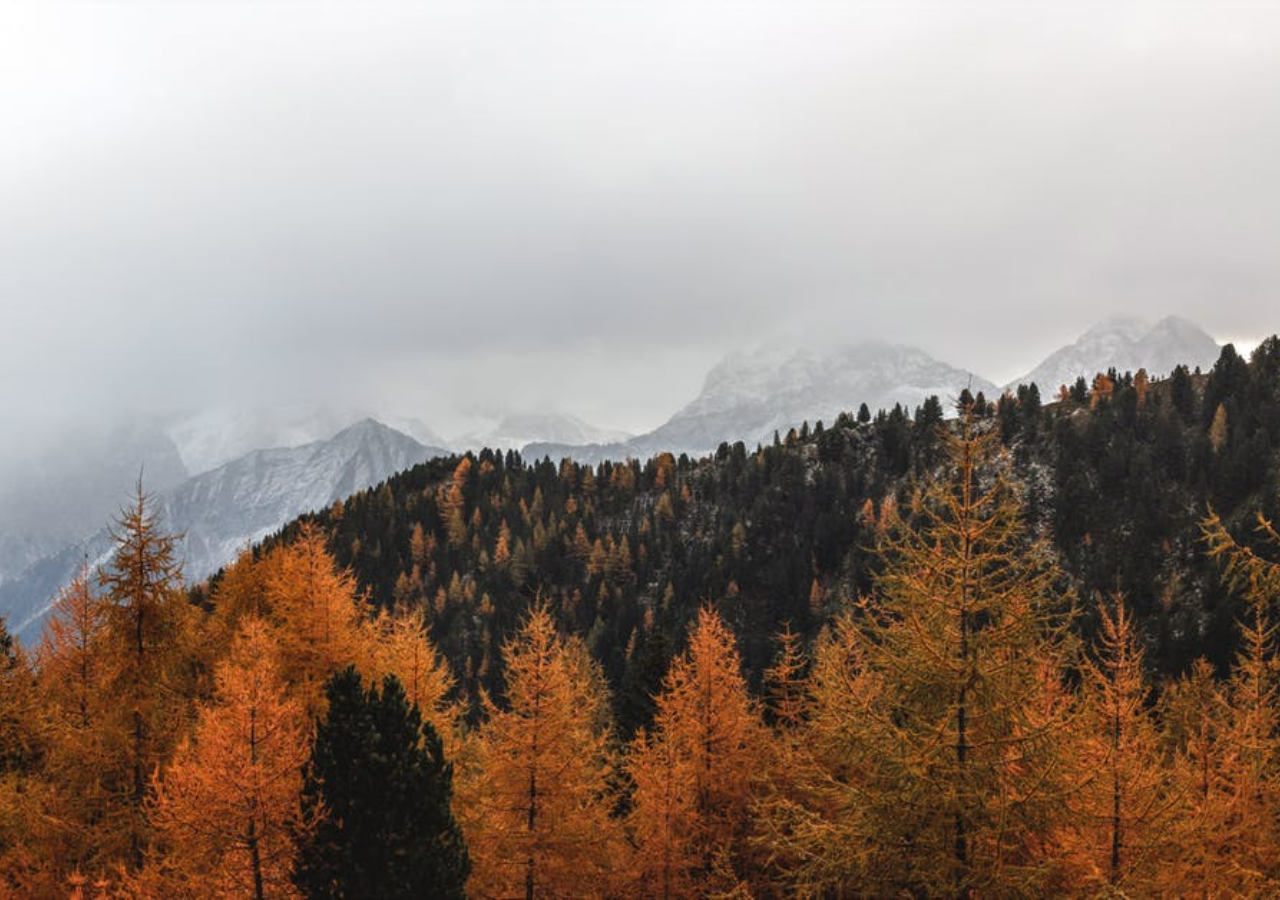
==== index.html @ 5e5c17b1 "Initial Commit" ====
<!DOCTYPE html>
<html>
<head>

    <!-- Place all CSS for header in this file -->
    <link href='css\header.css' rel='stylesheet' type='text/css'>

    <!-- Place all CSS for the rest of the elements in this file -->
    <link href='css\index.css' rel='stylesheet' type='text/css'>

	<!-- Place all CSS for fonts in this file -->
    <link href='css\font.css' rel='stylesheet' type='text/css'>

</head>
<body>
    <div id="main-container-div">

        <div class="header">

        	<!-- Insert code for Sign Up, Sign In button here. Add code for "ScriBBler" heading and the sub-heading -->

        </div>
           
        <div class="postButtons">

        	<!-- Insert code for All Posts & Create Post button here -->

        </div>
    </div>

    <div>

    	<!-- Insert code for Sign In modal here -->

    </div>

    <div>

    	<!-- Insert code for Sign Up modal here -->

    </div>

    <div>

    	<!-- Insert code for Create Post modal here -->

    </div>

	<!-- Place all Javascript for header in this file -->
	<script src="js\header.js"></script>
	<!-- Place all Javascript for rest of the elements in this file -->
    <script src="js\index.js"></script>

</body>
</html>
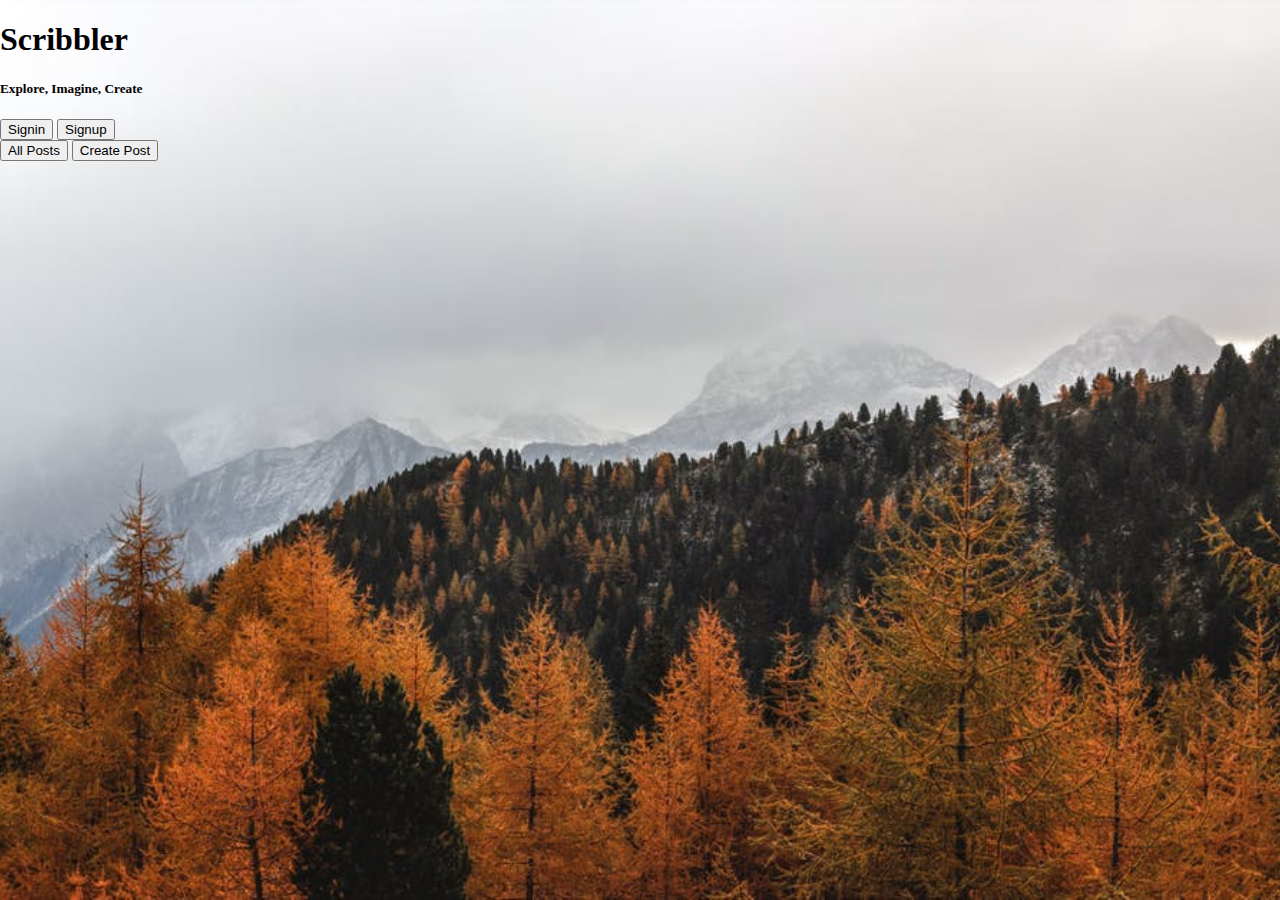
==== commit 62726331: "Header Created" ====
--- a/index.html
+++ b/index.html
@@ -1,55 +1,44 @@
 <!DOCTYPE html>
 <html>
-<head>
-
+  <head>
+    <title>Scribbler</title>
     <!-- Place all CSS for header in this file -->
-    <link href='css\header.css' rel='stylesheet' type='text/css'>
+    <link href="css\header.css" rel="stylesheet" type="text/css" />
 
     <!-- Place all CSS for the rest of the elements in this file -->
-    <link href='css\index.css' rel='stylesheet' type='text/css'>
+    <link href="css\index.css" rel="stylesheet" type="text/css" />
 
-	<!-- Place all CSS for fonts in this file -->
-    <link href='css\font.css' rel='stylesheet' type='text/css'>
+    <!-- Place all CSS for fonts in this file -->
+    <link href="css\font.css" rel="stylesheet" type="text/css" />
+  </head>
+  <body>
+    <div id="main-container-div">
+      <div class="header">
+        <!--
+          Insert code for Sign Up, Sign In button here. Add code for "ScriBBler" heading and the sub-heading
+        -->
+        <h1>Scribbler</h1>
+        <h5>Explore, Imagine, Create</h5>
+        <button>Signin</button> <button>Signup</button>
+        <div class="post-buttons">
+          <button>All Posts</button> <button>Create Post</button>
+        </div>
+      </div>
 
-</head>
-<body>
-    <div id="main-container-div">
-
-        <div class="header">
-
-        	<!-- Insert code for Sign Up, Sign In button here. Add code for "ScriBBler" heading and the sub-heading -->
-
-        </div>
-           
-        <div class="postButtons">
-
-        	<!-- Insert code for All Posts & Create Post button here -->
-
-        </div>
+      <div class="postButtons">
+        <!-- Insert code for All Posts & Create Post button here -->
+      </div>
     </div>
 
-    <div>
+    <div><!-- Insert code for Sign In modal here --></div>
 
-    	<!-- Insert code for Sign In modal here -->
+    <div><!-- Insert code for Sign Up modal here --></div>
 
-    </div>
+    <div><!-- Insert code for Create Post modal here --></div>
 
-    <div>
-
-    	<!-- Insert code for Sign Up modal here -->
-
-    </div>
-
-    <div>
-
-    	<!-- Insert code for Create Post modal here -->
-
-    </div>
-
-	<!-- Place all Javascript for header in this file -->
-	<script src="js\header.js"></script>
-	<!-- Place all Javascript for rest of the elements in this file -->
+    <!-- Place all Javascript for header in this file -->
+    <script src="js\header.js"></script>
+    <!-- Place all Javascript for rest of the elements in this file -->
     <script src="js\index.js"></script>
-
-</body>
-</html>+  </body>
+</html>
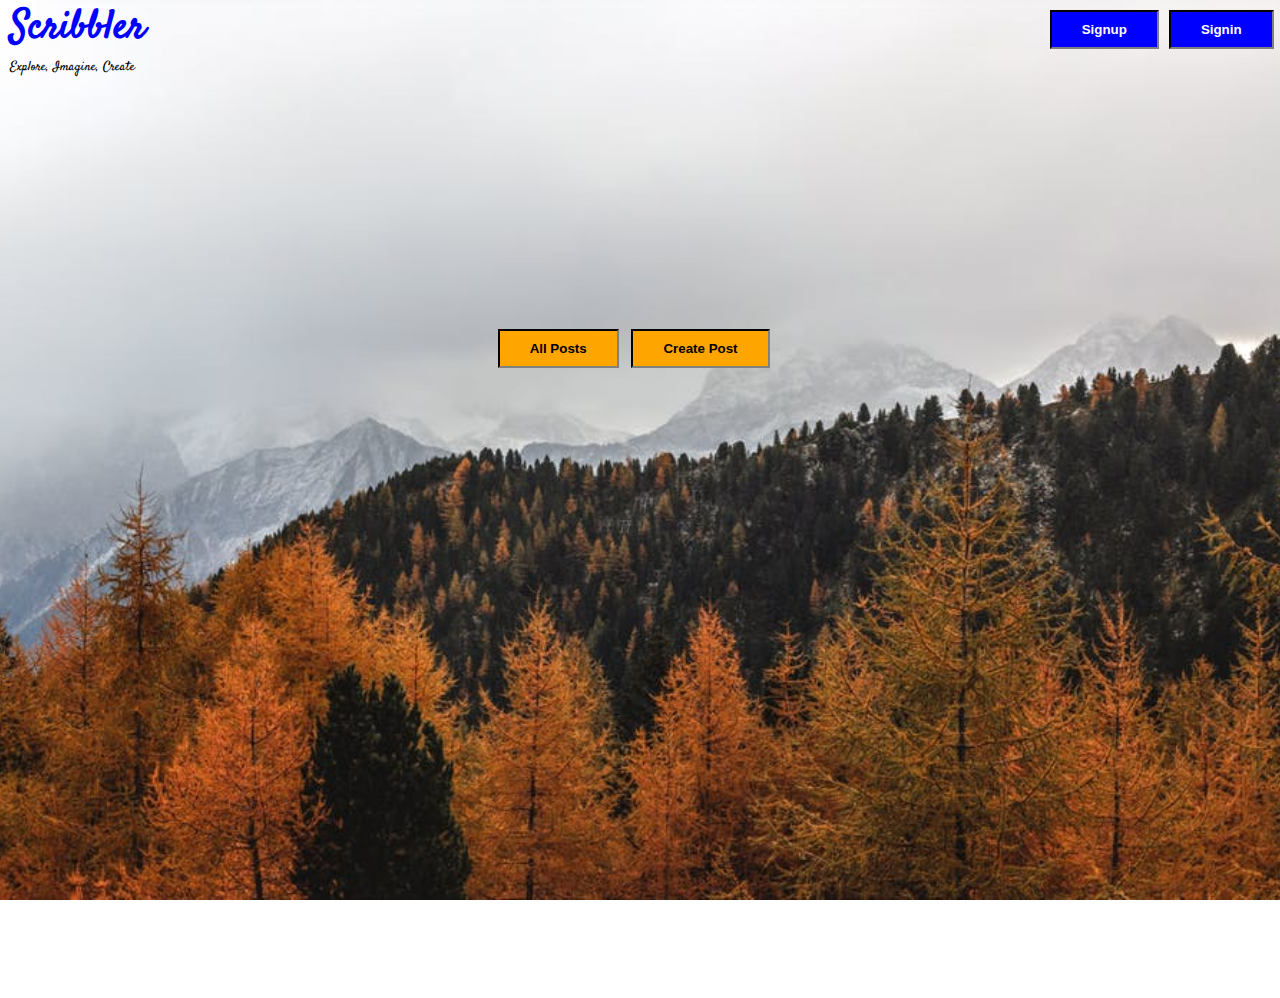
==== commit 7c0ebb4a: "Post Buttons Added" ====
--- a/index.html
+++ b/index.html
@@ -10,6 +10,10 @@
 
     <!-- Place all CSS for fonts in this file -->
     <link href="css\font.css" rel="stylesheet" type="text/css" />
+    <link
+      href="https://fonts.googleapis.com/css?family=Satisfy"
+      rel="stylesheet"
+    />
   </head>
   <body>
     <div id="main-container-div">
@@ -17,16 +21,20 @@
         <!--
           Insert code for Sign Up, Sign In button here. Add code for "ScriBBler" heading and the sub-heading
         -->
-        <h1>Scribbler</h1>
-        <h5>Explore, Imagine, Create</h5>
-        <button>Signin</button> <button>Signup</button>
-        <div class="post-buttons">
-          <button>All Posts</button> <button>Create Post</button>
+        <div class="left">
+          <h1 class="logo">Scribbler</h1>
+          <h5 class="explore">Explore, Imagine, Create</h5>
+        </div>
+        <div class="right">
+          <button class="SigninBtn">Signin</button>
+          <button class="SignupBtn">Signup</button>
         </div>
       </div>
 
       <div class="postButtons">
         <!-- Insert code for All Posts & Create Post button here -->
+        <button class="firstBtn">All Posts</button>
+        <button class="secondBtn">Create Post</button>
       </div>
     </div>
 
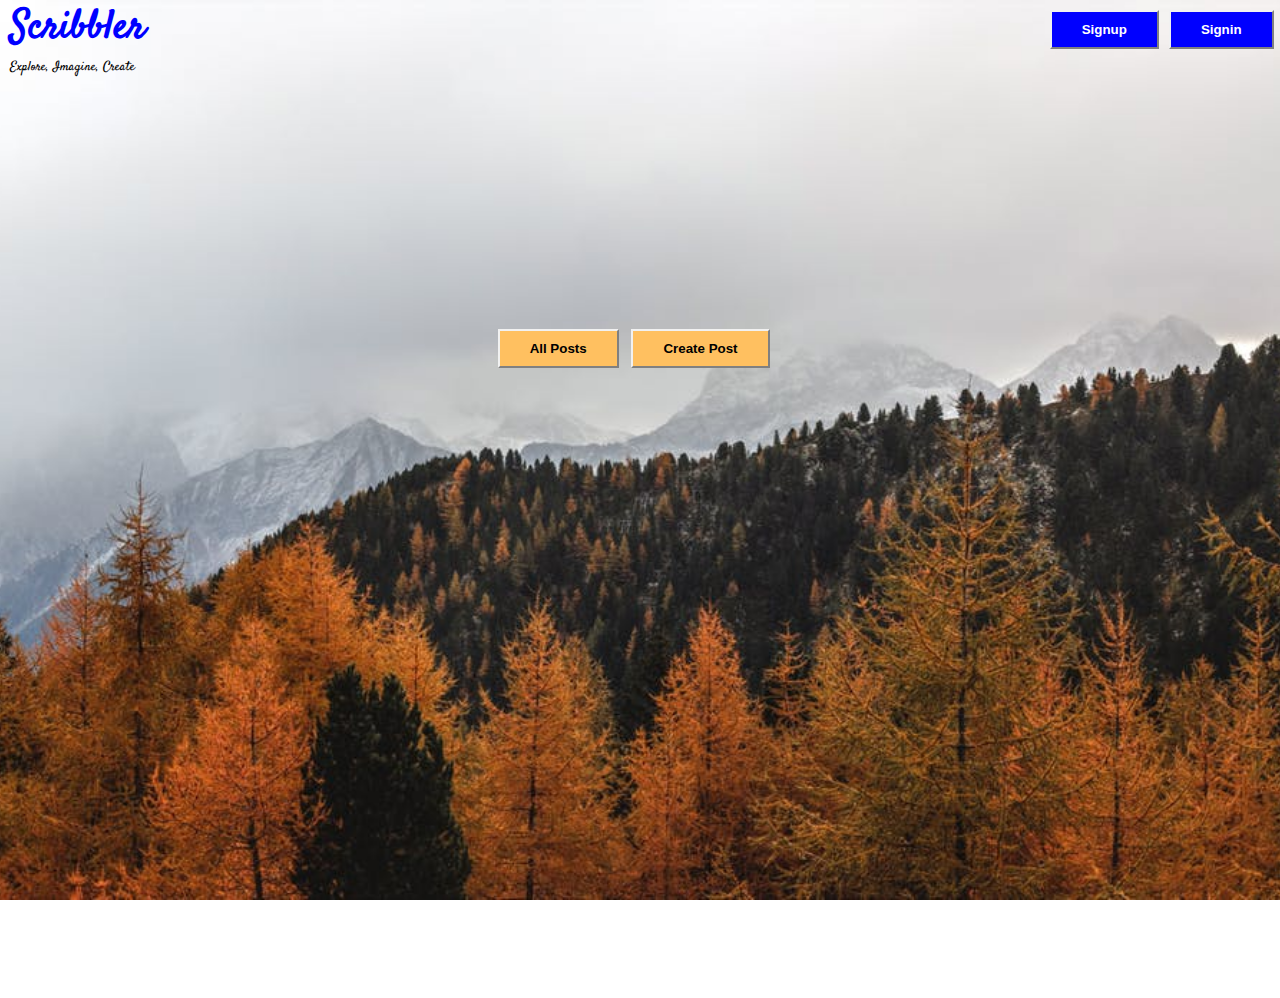
==== commit 2b9dca9b: "Create Post Modal Implemented" ====
--- a/index.html
+++ b/index.html
@@ -14,6 +14,10 @@
       href="https://fonts.googleapis.com/css?family=Satisfy"
       rel="stylesheet"
     />
+    <link
+      href="https://fonts.googleapis.com/css?family=Abel"
+      rel="stylesheet"
+    />
   </head>
   <body>
     <div id="main-container-div">
@@ -26,23 +30,82 @@
           <h5 class="explore">Explore, Imagine, Create</h5>
         </div>
         <div class="right">
-          <button class="SigninBtn">Signin</button>
-          <button class="SignupBtn">Signup</button>
+          <button id="mySigninBtn" class="SigninBtn">Signin</button>
+          <button id="mySignupBtn" class="SignupBtn">Signup</button>
         </div>
       </div>
 
       <div class="postButtons">
         <!-- Insert code for All Posts & Create Post button here -->
-        <button class="firstBtn">All Posts</button>
-        <button class="secondBtn">Create Post</button>
+        <button id="myAllPostsBtn" class="firstBtn">All Posts</button>
+        <button id="myCreatePostBtn" class="secondBtn">Create Post</button>
       </div>
     </div>
 
-    <div><!-- Insert code for Sign In modal here --></div>
+    <div id="myModal" class="signupModal">
+      <!-- Insert code for Sign Up modal here -->
+      <div class="modal-content">
+        <div class="modal-header">
+          <h3 class="top-heading">Get Started</h3>
+          <span class="close">&times</span>
+        </div>
+        <hr />
+        <div class="modal-body">
+          <form id="form">
+            <label>Full Name</label>
+            <input type="text" placeholder="Enter Full Name" required />
+            <label>Username</label>
+            <input type="text" placeholder="Enter Username" required />
+            <label>Password</label>
+            <input type="password" placeholder="Enter Password" required />
+            <label>Confirm password</label>
+            <input type="password" placeholder="Confirm password" required />
+            <br />
+          </form>
+        </div>
+        <div class="modal-footer"><button class="signup">Sign Up</button></div>
+      </div>
+    </div>
 
-    <div><!-- Insert code for Sign Up modal here --></div>
+    <div id="myModalSecond" class="signinModal">
+      <!-- Insert code for Sign In modal here -->
+      <div class="modal-content">
+        <div class="modal-header">
+          <h3 class="top-heading">Welcome Back!</h3>
+          <span class="close">&times</span>
+        </div>
+        <hr />
+        <div class="modal-body">
+          <form id="form">
+            <label>Username</label>
+            <input type="text" placeholder="Username" required />
+            <label>Password</label>
+            <input type="password" placeholder="Password" required /><br />
+            <button class="signin">Sign In</button>
+          </form>
+        </div>
+        <div class="modal-footer">
+          <h4 style="display:inline">Not a member?</h4>
+          <span><a class="signUpNavigation">Sign Up</a></span>
+        </div>
+      </div>
+    </div>
 
-    <div><!-- Insert code for Create Post modal here --></div>
+    <div id="myCreatePostModal" class="createPostModal">
+      <!-- Insert code for Create Post modal here -->
+      <div class="create-modal-content">
+        <div class="create-modal-header">
+          <h3 class="top-heading">Pen Your Post</h3>
+          <span class="close">&times</span>
+        </div>
+        <hr />
+        <div class="modal-body"></div>
+        <label>Title:</label> <input type="text" /> <label>Content:</label>
+        <textarea rows="12" cols="50" name="comment" form="usrform"></textarea>
+        <br />
+        <button class="myCreateBtn">Create</button>
+      </div>
+    </div>
 
     <!-- Place all Javascript for header in this file -->
     <script src="js\header.js"></script>
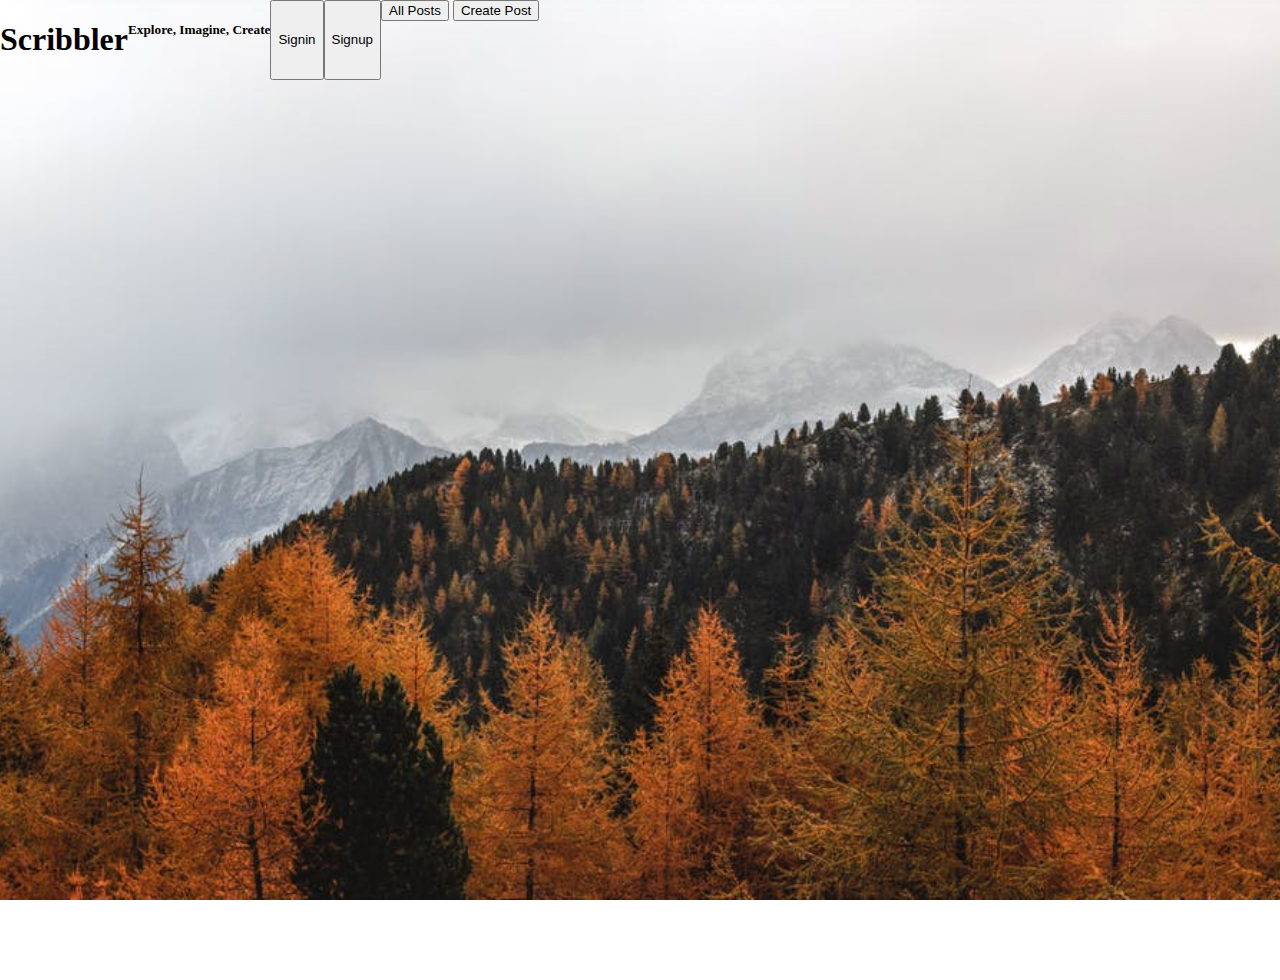
==== commit 19e3c0ea: "Changes related to Part-C" ====
--- a/index.html
+++ b/index.html
@@ -10,14 +10,6 @@
 
     <!-- Place all CSS for fonts in this file -->
     <link href="css\font.css" rel="stylesheet" type="text/css" />
-    <link
-      href="https://fonts.googleapis.com/css?family=Satisfy"
-      rel="stylesheet"
-    />
-    <link
-      href="https://fonts.googleapis.com/css?family=Abel"
-      rel="stylesheet"
-    />
   </head>
   <body>
     <div id="main-container-div">
@@ -25,87 +17,24 @@
         <!--
           Insert code for Sign Up, Sign In button here. Add code for "ScriBBler" heading and the sub-heading
         -->
-        <div class="left">
-          <h1 class="logo">Scribbler</h1>
-          <h5 class="explore">Explore, Imagine, Create</h5>
-        </div>
-        <div class="right">
-          <button id="mySigninBtn" class="SigninBtn">Signin</button>
-          <button id="mySignupBtn" class="SignupBtn">Signup</button>
+        <h1>Scribbler</h1>
+        <h5>Explore, Imagine, Create</h5>
+        <button>Signin</button> <button>Signup</button>
+        <div class="post-buttons">
+          <button>All Posts</button> <button>Create Post</button>
         </div>
       </div>
 
       <div class="postButtons">
         <!-- Insert code for All Posts & Create Post button here -->
-        <button id="myAllPostsBtn" class="firstBtn">All Posts</button>
-        <button id="myCreatePostBtn" class="secondBtn">Create Post</button>
       </div>
     </div>
 
-    <div id="myModal" class="signupModal">
-      <!-- Insert code for Sign Up modal here -->
-      <div class="modal-content">
-        <div class="modal-header">
-          <h3 class="top-heading">Get Started</h3>
-          <span class="close">&times</span>
-        </div>
-        <hr />
-        <div class="modal-body">
-          <form id="form">
-            <label>Full Name</label>
-            <input type="text" placeholder="Enter Full Name" required />
-            <label>Username</label>
-            <input type="text" placeholder="Enter Username" required />
-            <label>Password</label>
-            <input type="password" placeholder="Enter Password" required />
-            <label>Confirm password</label>
-            <input type="password" placeholder="Confirm password" required />
-            <br />
-          </form>
-        </div>
-        <div class="modal-footer"><button class="signup">Sign Up</button></div>
-      </div>
-    </div>
+    <div><!-- Insert code for Sign In modal here --></div>
 
-    <div id="myModalSecond" class="signinModal">
-      <!-- Insert code for Sign In modal here -->
-      <div class="modal-content">
-        <div class="modal-header">
-          <h3 class="top-heading">Welcome Back!</h3>
-          <span class="close">&times</span>
-        </div>
-        <hr />
-        <div class="modal-body">
-          <form id="form">
-            <label>Username</label>
-            <input type="text" placeholder="Username" required />
-            <label>Password</label>
-            <input type="password" placeholder="Password" required /><br />
-            <button class="signin">Sign In</button>
-          </form>
-        </div>
-        <div class="modal-footer">
-          <h4 style="display:inline">Not a member?</h4>
-          <span><a class="signUpNavigation">Sign Up</a></span>
-        </div>
-      </div>
-    </div>
+    <div><!-- Insert code for Sign Up modal here --></div>
 
-    <div id="myCreatePostModal" class="createPostModal">
-      <!-- Insert code for Create Post modal here -->
-      <div class="create-modal-content">
-        <div class="create-modal-header">
-          <h3 class="top-heading">Pen Your Post</h3>
-          <span class="close">&times</span>
-        </div>
-        <hr />
-        <div class="modal-body"></div>
-        <label>Title:</label> <input type="text" /> <label>Content:</label>
-        <textarea rows="12" cols="50" name="comment" form="usrform"></textarea>
-        <br />
-        <button class="myCreateBtn">Create</button>
-      </div>
-    </div>
+    <div><!-- Insert code for Create Post modal here --></div>
 
     <!-- Place all Javascript for header in this file -->
     <script src="js\header.js"></script>
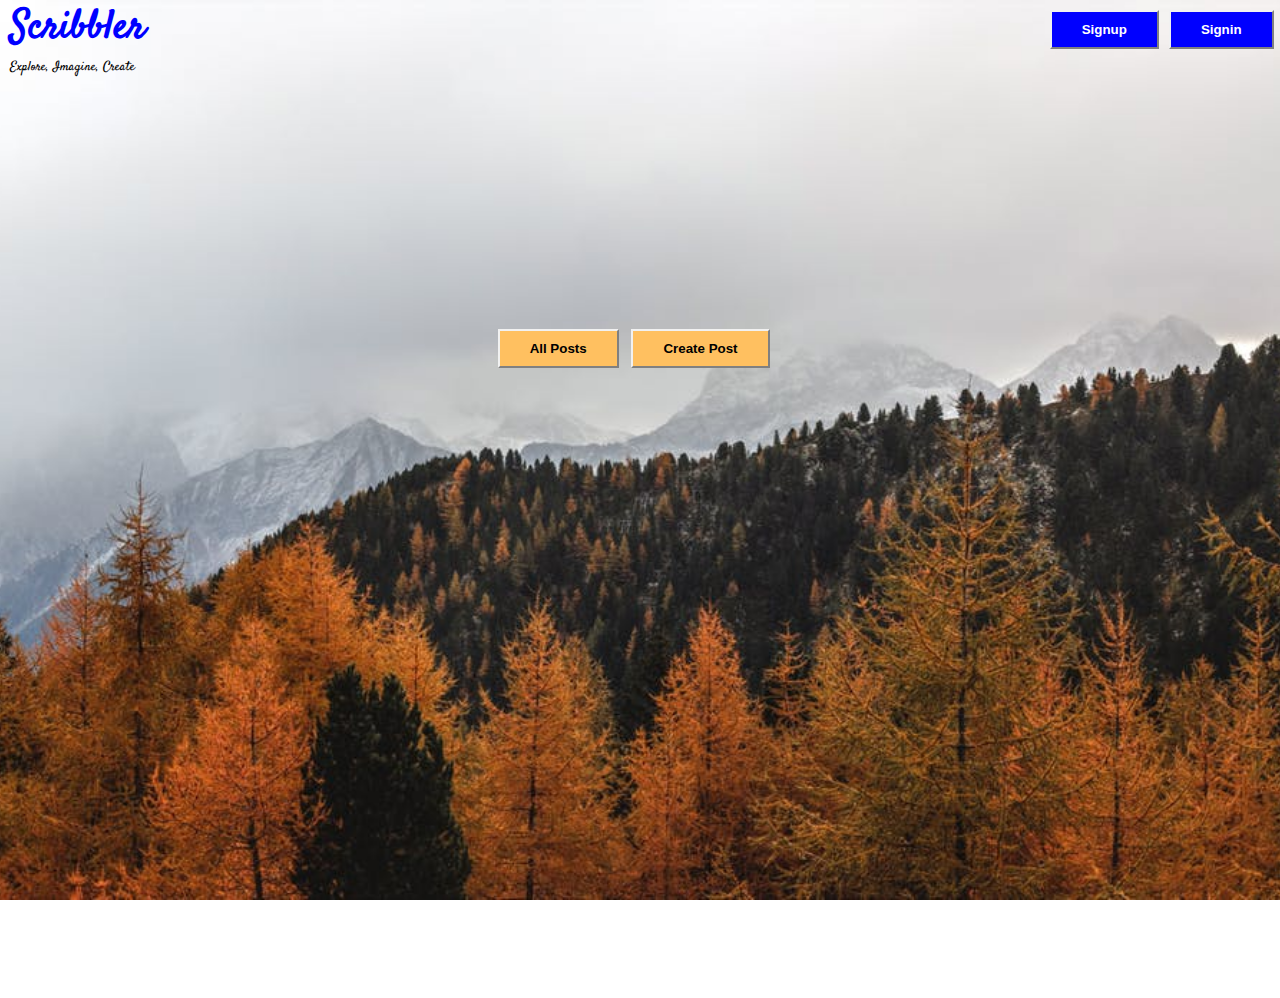
==== commit 3a51f3ef: "Merge pull request #4 from VibhuMishra/master" ====
--- a/index.html
+++ b/index.html
@@ -10,6 +10,14 @@
 
     <!-- Place all CSS for fonts in this file -->
     <link href="css\font.css" rel="stylesheet" type="text/css" />
+    <link
+      href="https://fonts.googleapis.com/css?family=Satisfy"
+      rel="stylesheet"
+    />
+    <link
+      href="https://fonts.googleapis.com/css?family=Abel"
+      rel="stylesheet"
+    />
   </head>
   <body>
     <div id="main-container-div">
@@ -17,24 +25,89 @@
         <!--
           Insert code for Sign Up, Sign In button here. Add code for "ScriBBler" heading and the sub-heading
         -->
-        <h1>Scribbler</h1>
-        <h5>Explore, Imagine, Create</h5>
-        <button>Signin</button> <button>Signup</button>
-        <div class="post-buttons">
-          <button>All Posts</button> <button>Create Post</button>
+        <div class="left">
+          <h1 class="logo">Scribbler</h1>
+          <h5 class="explore">Explore, Imagine, Create</h5>
+        </div>
+        <div class="right">
+          <button id="mySigninBtn" class="SigninBtn">Signin</button>
+          <button id="mySignupBtn" class="SignupBtn">Signup</button>
         </div>
       </div>
 
       <div class="postButtons">
         <!-- Insert code for All Posts & Create Post button here -->
+        <button id="myAllPostsBtn" class="firstBtn">All Posts</button>
+        <button id="myCreatePostBtn" class="secondBtn">Create Post</button>
       </div>
     </div>
 
-    <div><!-- Insert code for Sign In modal here --></div>
+    <div id="myModal" class="signupModal">
+      <!-- Insert code for Sign Up modal here -->
+      <div class="modal-content">
+        <div class="modal-header">
+          <h3 class="top-heading">Get Started</h3>
+          <span class="close">&times</span>
+        </div>
+        <hr />
+        <div class="modal-body">
+          <form id="form">
+            <label>Full Name</label>
+            <input type="text" placeholder="Enter Full Name" required />
+            <label>Username</label>
+            <input type="text" placeholder="Enter Username" required />
+            <label>Password</label>
+            <input type="password" placeholder="Enter Password" required />
+            <label>Confirm password</label>
+            <input type="password" placeholder="Confirm password" required />
+            <br />
+            <button class="signin">Sign Up</button>
+          </form>
+        </div>
+      </div>
+    </div>
 
-    <div><!-- Insert code for Sign Up modal here --></div>
+    <div id="myModalSecond" class="signinModal">
+      <!-- Insert code for Sign In modal here -->
+      <div class="modal-content">
+        <div class="modal-header">
+          <h3 class="top-heading">Welcome Back!</h3>
+          <span class="close">&times</span>
+        </div>
+        <hr />
+        <div class="modal-body">
+          <form id="form">
+            <label>Username</label>
+            <input type="text" placeholder="Username" required />
+            <label>Password</label>
+            <input type="password" placeholder="Password" required /><br />
+            <button class="signin">Sign In</button>
+          </form>
+        </div>
+        <div class="modal-footer">
+          <h4 style="display:inline">Not a member?</h4>
+          <span><a id="signUpNavigation">Sign Up</a></span>
+        </div>
+      </div>
+    </div>
 
-    <div><!-- Insert code for Create Post modal here --></div>
+    <div id="myCreatePostModal" class="createPostModal">
+      <!-- Insert code for Create Post modal here -->
+      <div class="create-modal-content">
+        <div class="create-modal-header">
+          <h3 class="top-heading">Pen Your Post</h3>
+          <span class="close">&times</span>
+        </div>
+        <hr />
+
+        <div class="modal-body"></div>
+        <label>Title:</label> <input type="text" id="titleInput" />
+        <label>Content:</label>
+        <textarea rows="12" cols="50" name="comment" form="usrform"></textarea>
+        <br />
+        <button class="myCreateBtn">Create</button>
+      </div>
+    </div>
 
     <!-- Place all Javascript for header in this file -->
     <script src="js\header.js"></script>
